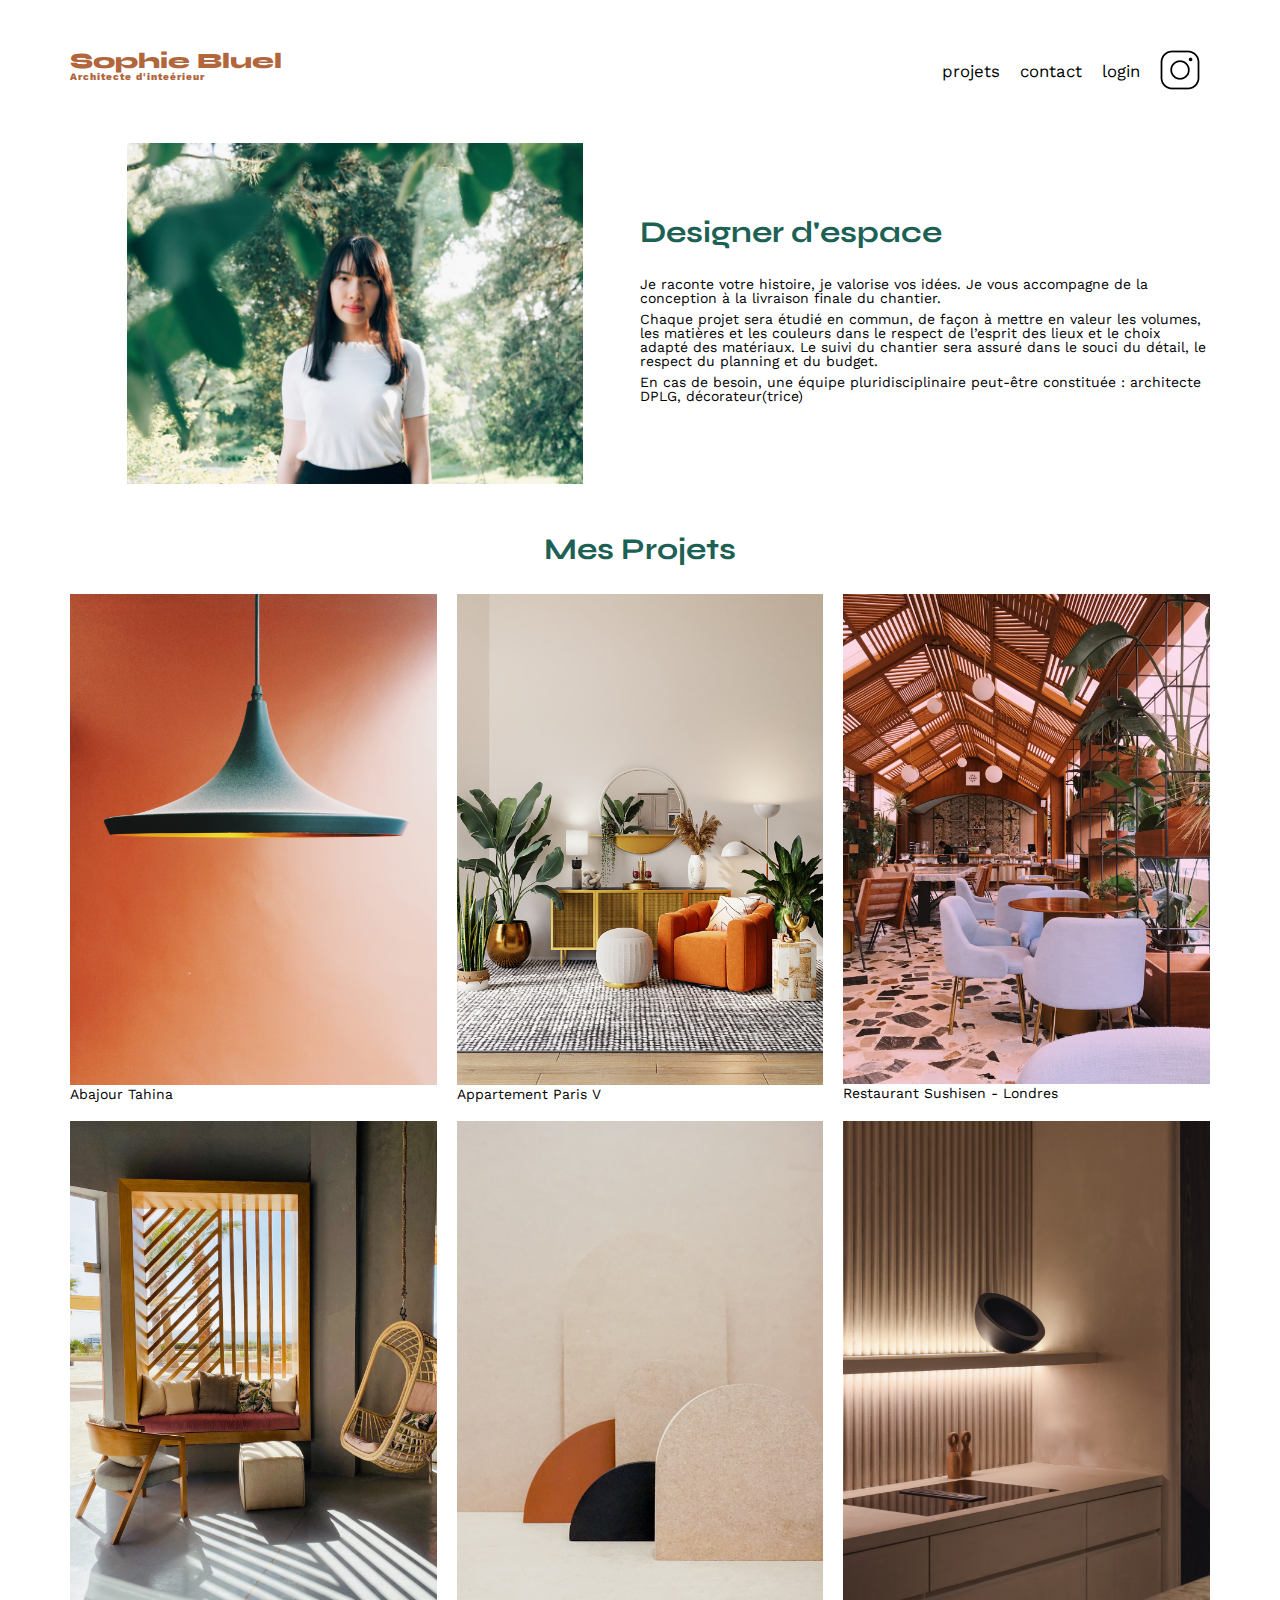
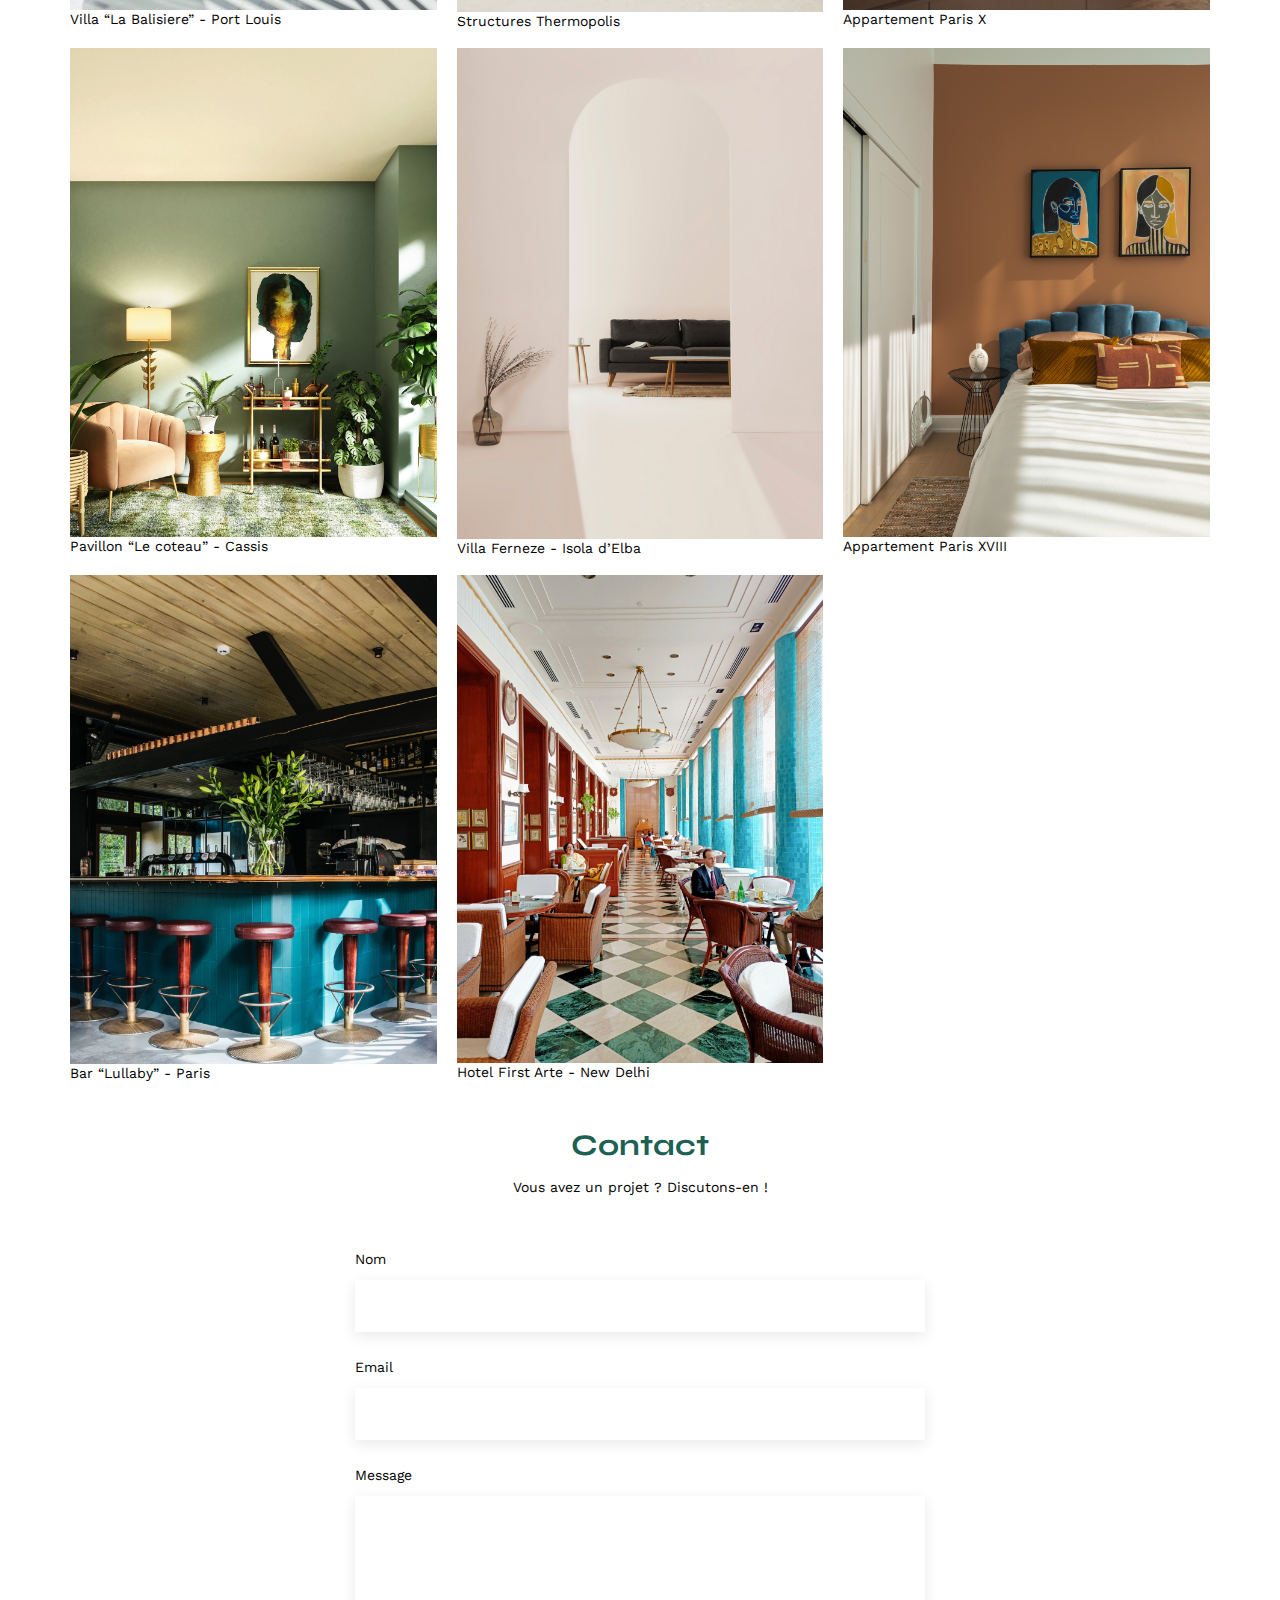
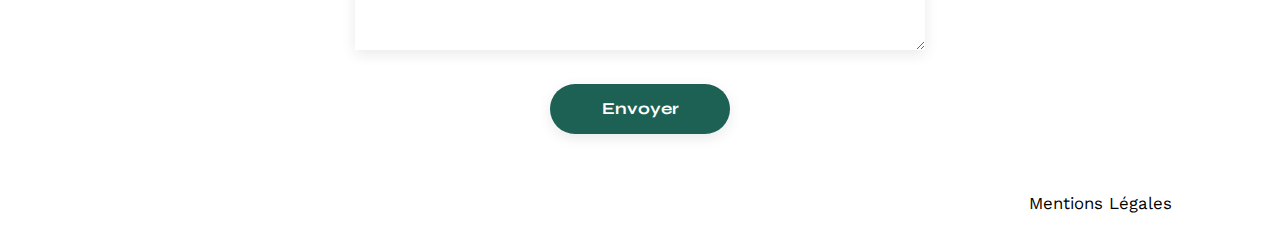
==== index.html @ 29a285dd "Initial commit" ====
<!DOCTYPE html>
<html lang="fr">
<head>
	<meta charset="UTF-8">
	<title>Sophie Bluel - Architecte d'intérieur</title>
	<meta name="viewport" content="width=device-width, initial-scale=1.0">
	<link rel="preconnect" href="https://fonts.googleapis.com">
	<link rel="preconnect" href="https://fonts.gstatic.com" crossorigin>
	<link href="https://fonts.googleapis.com/css2?family=Syne:wght@700;800&family=Work+Sans&display=swap" rel="stylesheet">
	<meta name="description" content="">
	<link rel="stylesheet" href="./assets/style.css">
</head>
<body>
<header>
	<h1>Sophie Bluel <span>Architecte d'inteérieur</span></h1>
	<nav>
		<ul>
			<li>projets</li>
			<li>contact</li>
			<li>login</li>
			<li><img src="./assets/icons/instagram.png" alt="Instagram"></li>
		</ul>
	</nav>
</header>
<main>
	<section id="introduction">
		<figure>
			<img src="./assets/images/sophie-bluel.png" alt="">
		</figure>
		<article>
			<h2>Designer d'espace</h2>
			<p>Je raconte votre histoire, je valorise vos idées. Je vous accompagne de la conception à la livraison finale du chantier.</p>
			<p>Chaque projet sera étudié en commun, de façon à mettre en valeur les volumes, les matières et les couleurs dans le respect de l’esprit des lieux et le choix adapté des matériaux. Le suivi du chantier sera assuré dans le souci du détail, le respect du planning et du budget.</p>
			<p>En cas de besoin, une équipe pluridisciplinaire peut-être constituée : architecte DPLG, décorateur(trice)</p>
		</article>
	</section>
	<section id="portfolio">
		<h2>Mes Projets</h2>
		<div class="gallery">
			<figure>
				<img src="assets/images/abajour-tahina.png" alt="Abajour Tahina">
				<figcaption>Abajour Tahina</figcaption>
			</figure>
			<figure>
				<img src="assets/images/appartement-paris-v.png" alt="Appartement Paris V">
				<figcaption>Appartement Paris V</figcaption>
			</figure>
			<figure>
				<img src="assets/images/restaurant-sushisen-londres.png" alt="Restaurant Sushisen - Londres">
				<figcaption>Restaurant Sushisen - Londres</figcaption>
			</figure>
			<figure>
				<img src="assets/images/la-balisiere.png" alt="Villa “La Balisiere” - Port Louis">
				<figcaption>Villa “La Balisiere” - Port Louis</figcaption>
			</figure>
			<figure>
				<img src="assets/images/structures-thermopolis.png" alt="Structures Thermopolis">
				<figcaption>Structures Thermopolis</figcaption>
			</figure>
			<figure>
				<img src="assets/images/appartement-paris-x.png" alt="Appartement Paris X">
				<figcaption>Appartement Paris X</figcaption>
			</figure>
			<figure>
				<img src="assets/images/le-coteau-cassis.png" alt="Pavillon “Le coteau” - Cassis">
				<figcaption>Pavillon “Le coteau” - Cassis</figcaption>
			</figure>
			<figure>
				<img src="assets/images/villa-ferneze.png" alt="Villa Ferneze - Isola d’Elba">
				<figcaption>Villa Ferneze - Isola d’Elba</figcaption>
			</figure>
			<figure>
				<img src="assets/images/appartement-paris-xviii.png" alt="Appartement Paris XVIII">
				<figcaption>Appartement Paris XVIII</figcaption>
			</figure>
			<figure>
				<img src="assets/images/bar-lullaby-paris.png" alt="Bar “Lullaby” - Paris">
				<figcaption>Bar “Lullaby” - Paris</figcaption>
			</figure>
			<figure>
				<img src="assets/images/hotel-first-arte-new-delhi.png" alt="Hotel First Arte - New Delhi">
				<figcaption>Hotel First Arte - New Delhi</figcaption>
			</figure>
		</div>
	</section>
	<section id="contact">
		<h2>Contact</h2>
		<p>Vous avez un projet ? Discutons-en !</p>
		<form action="#" method="post">
			<label for="name">Nom</label>
			<input type="text" name="name" id="name">
			<label for="email">Email</label>
			<input type="email" name="email" id="email">
			<label for="message">Message</label>
			<textarea name="message" id="message" cols="30" rows="10"></textarea>
			<input type="submit" value="Envoyer">
		</form>
	</section>
</main>

<footer>
	<nav>
		<ul>
			<li>Mentions Légales</li>
		</ul>
	</nav>
</footer>
</body>
</html>
---- assets/style.css ----
/* http://meyerweb.com/eric/tools/css/reset/
   v2.0 | 20110126
   License: none (public domain)
*/

html, body, div, span, applet, object, iframe,
h1, h2, h3, h4, h5, h6, p, blockquote, pre,
a, abbr, acronym, address, big, cite, code,
del, dfn, em, img, ins, kbd, q, s, samp,
small, strike, strong, sub, sup, tt, var,
b, u, i, center,
dl, dt, dd, ol, ul, li,
fieldset, form, label, legend,
table, caption, tbody, tfoot, thead, tr, th, td,
article, aside, canvas, details, embed,
figure, figcaption, footer, header, hgroup,
menu, nav, output, ruby, section, summary,
time, mark, audio, video {
	margin: 0;
	padding: 0;
	border: 0;
	font-size: 100%;
	font: inherit;
	vertical-align: baseline;
}
/* HTML5 display-role reset for older browsers */
article, aside, details, figcaption, figure,
footer, header, hgroup, menu, nav, section {
	display: block;
}
body {
	line-height: 1;
}
ol, ul {
	list-style: none;
}
blockquote, q {
	quotes: none;
}
blockquote:before, blockquote:after,
q:before, q:after {
	content: '';
	content: none;
}
table {
	border-collapse: collapse;
	border-spacing: 0;
}
/** end reset css**/
body {
	max-width: 1140px;
	margin:auto;
	font-family: 'Work Sans' ;
	font-size: 14px;
}
header {
	display: flex;
	justify-content: space-between;
	margin: 50px 0
}
section {
	margin: 50px 0
}

h1{
	display: flex;
	flex-direction: column;
	font-family: 'Syne';
	font-size: 22px;
	font-weight: 800;
	color: #B1663C
}

h1 > span {
	font-family: 'Work Sans';
	font-size:10px;
	letter-spacing: 0.1em;
;
}

h2{
	font-family: 'Syne';
	font-weight: 700;
	font-size: 30px;
	color: #1D6154
}
nav ul {
	display: flex;
	align-items: center;
	list-style-type: none;

}
nav li {
	padding: 0 10px;
	font-size: 1.2em;
}

li:hover {
	color: #B1663C;
}
#introduction {
	display: flex;
	align-items: center;
}
#introduction figure {
	flex: 1
}
#introduction img {
	display: block;
	margin: auto;
	width: 80%;
}

#introduction article {
	flex: 1
}
#introduction h2 {
	margin-bottom: 1em;
}

#introduction p {
	margin-bottom: 0.5em;
}
#portfolio h2 {
	text-align: center;
	margin-bottom: 1em;
}
.gallery {
	width: 100%;
	display: grid;
	grid-template-columns: 1fr 1fr 1fr;
	grid-column-gap: 20px;
	grid-row-gap: 20px;
}

.gallery img {
	width: 100%;

}
#contact {
	width: 50%;
margin: auto;
}
#contact > * {
	text-align: center;

}
#contact h2{
	margin-bottom: 20px;
}
#contact form {
	text-align: left;
	margin-top:30px;
	display: flex;
	flex-direction: column;
}

#contact input {
	height: 50px;
	font-size: 1.2em;
	border: none;
	box-shadow: 0px 4px 14px rgba(0, 0, 0, 0.09);
}
#contact label {
	margin: 2em 0 1em 0;
}
#contact textarea {
	border: none;
	box-shadow: 0px 4px 14px rgba(0, 0, 0, 0.09);
}

input[type="submit"]{
	font-family: 'Syne';
	font-weight: 700;
	color: white;
	background-color: #1D6154;
	margin : 2em auto ;
	width: 180px;
	text-align: center;
	border-radius: 60px ;
}

footer nav ul {
	display: flex;
	justify-content: flex-end;
	margin: 2em
}
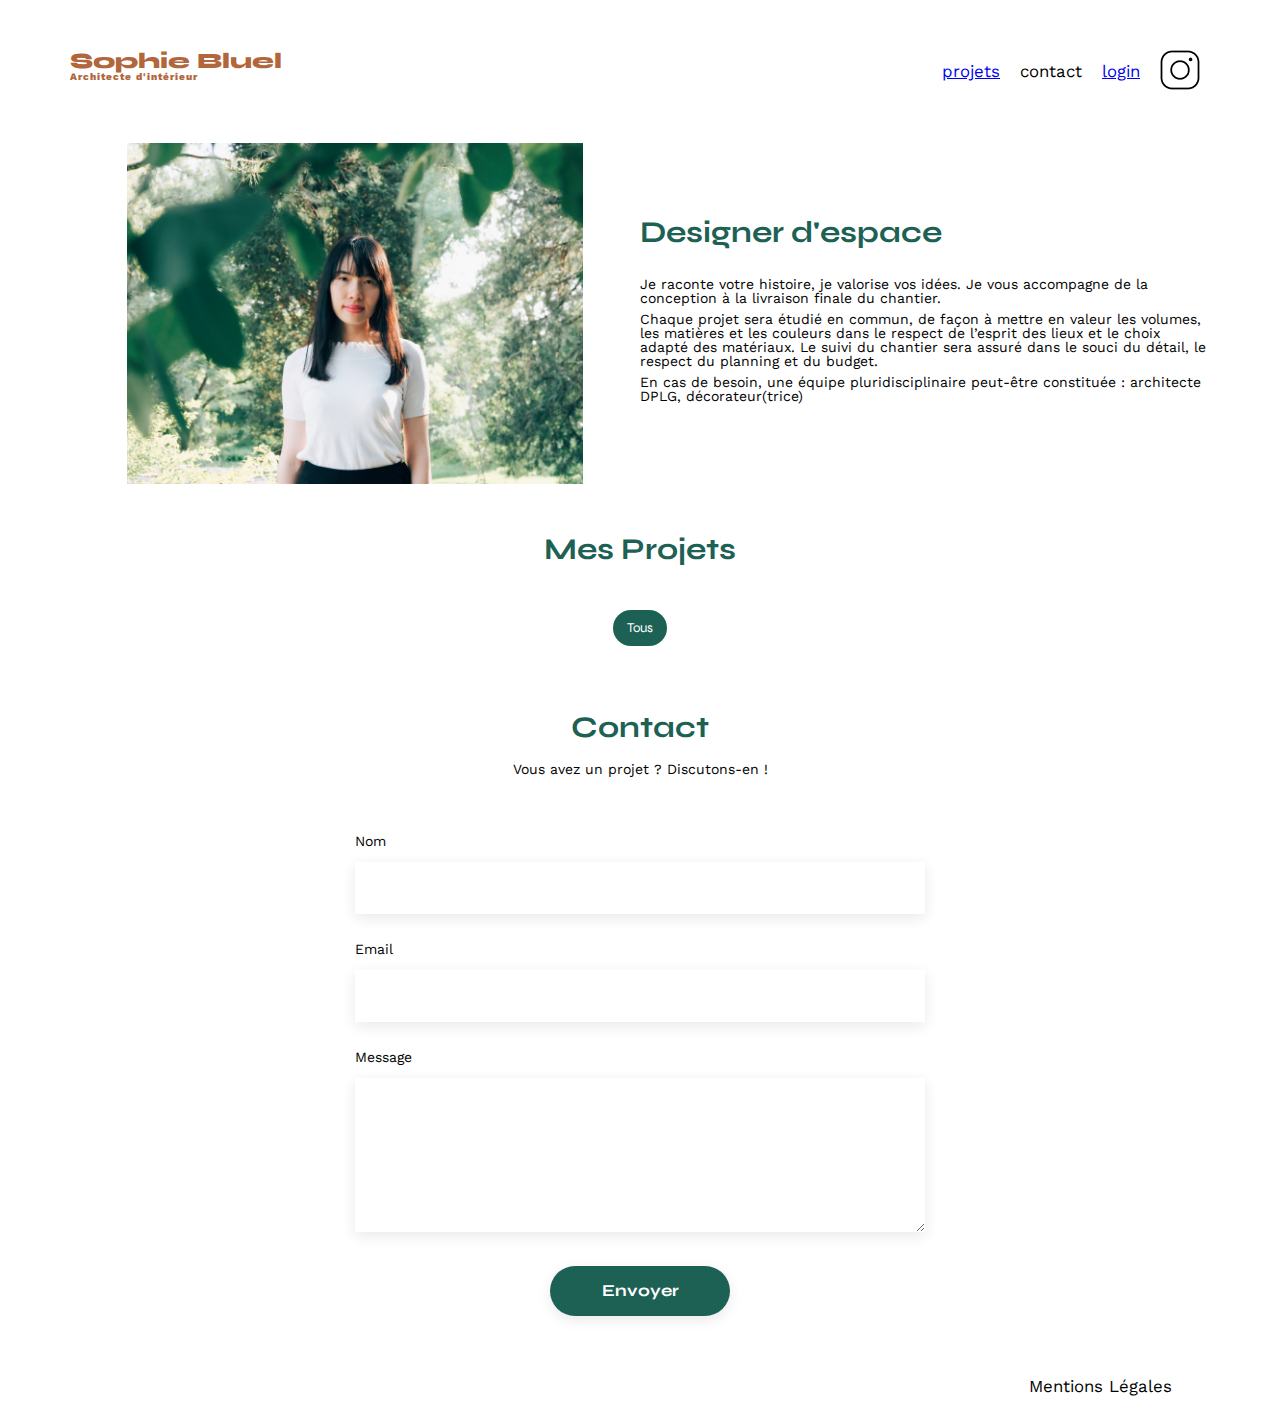
==== commit 7da5a2c4: "Step 2.1: design Integration" ====
--- a/index.html
+++ b/index.html
@@ -1,109 +1,78 @@
 <!DOCTYPE html>
 <html lang="fr">
+
 <head>
-	<meta charset="UTF-8">
-	<title>Sophie Bluel - Architecte d'intérieur</title>
-	<meta name="viewport" content="width=device-width, initial-scale=1.0">
-	<link rel="preconnect" href="https://fonts.googleapis.com">
-	<link rel="preconnect" href="https://fonts.gstatic.com" crossorigin>
-	<link href="https://fonts.googleapis.com/css2?family=Syne:wght@700;800&family=Work+Sans&display=swap" rel="stylesheet">
-	<meta name="description" content="">
-	<link rel="stylesheet" href="./assets/style.css">
+    <meta charset="UTF-8">
+    <title>Sophie Bluel - Architecte d'intérieur</title>
+    <meta name="viewport" content="width=device-width, initial-scale=1.0">
+    <link rel="preconnect" href="https://fonts.googleapis.com">
+    <link rel="preconnect" href="https://fonts.gstatic.com" crossorigin>
+    <link href="https://fonts.googleapis.com/css2?family=Syne:wght@700;800&family=Work+Sans:wght@500&display=swap"
+        rel="stylesheet">
+    <meta name="description" content="">
+    <link rel="stylesheet" href="./assets/style.css">
+    <script src="./assets/app.js" type="module"></script>
 </head>
+
 <body>
-<header>
-	<h1>Sophie Bluel <span>Architecte d'inteérieur</span></h1>
-	<nav>
-		<ul>
-			<li>projets</li>
-			<li>contact</li>
-			<li>login</li>
-			<li><img src="./assets/icons/instagram.png" alt="Instagram"></li>
-		</ul>
-	</nav>
-</header>
-<main>
-	<section id="introduction">
-		<figure>
-			<img src="./assets/images/sophie-bluel.png" alt="">
-		</figure>
-		<article>
-			<h2>Designer d'espace</h2>
-			<p>Je raconte votre histoire, je valorise vos idées. Je vous accompagne de la conception à la livraison finale du chantier.</p>
-			<p>Chaque projet sera étudié en commun, de façon à mettre en valeur les volumes, les matières et les couleurs dans le respect de l’esprit des lieux et le choix adapté des matériaux. Le suivi du chantier sera assuré dans le souci du détail, le respect du planning et du budget.</p>
-			<p>En cas de besoin, une équipe pluridisciplinaire peut-être constituée : architecte DPLG, décorateur(trice)</p>
-		</article>
-	</section>
-	<section id="portfolio">
-		<h2>Mes Projets</h2>
-		<div class="gallery">
-			<figure>
-				<img src="assets/images/abajour-tahina.png" alt="Abajour Tahina">
-				<figcaption>Abajour Tahina</figcaption>
-			</figure>
-			<figure>
-				<img src="assets/images/appartement-paris-v.png" alt="Appartement Paris V">
-				<figcaption>Appartement Paris V</figcaption>
-			</figure>
-			<figure>
-				<img src="assets/images/restaurant-sushisen-londres.png" alt="Restaurant Sushisen - Londres">
-				<figcaption>Restaurant Sushisen - Londres</figcaption>
-			</figure>
-			<figure>
-				<img src="assets/images/la-balisiere.png" alt="Villa “La Balisiere” - Port Louis">
-				<figcaption>Villa “La Balisiere” - Port Louis</figcaption>
-			</figure>
-			<figure>
-				<img src="assets/images/structures-thermopolis.png" alt="Structures Thermopolis">
-				<figcaption>Structures Thermopolis</figcaption>
-			</figure>
-			<figure>
-				<img src="assets/images/appartement-paris-x.png" alt="Appartement Paris X">
-				<figcaption>Appartement Paris X</figcaption>
-			</figure>
-			<figure>
-				<img src="assets/images/le-coteau-cassis.png" alt="Pavillon “Le coteau” - Cassis">
-				<figcaption>Pavillon “Le coteau” - Cassis</figcaption>
-			</figure>
-			<figure>
-				<img src="assets/images/villa-ferneze.png" alt="Villa Ferneze - Isola d’Elba">
-				<figcaption>Villa Ferneze - Isola d’Elba</figcaption>
-			</figure>
-			<figure>
-				<img src="assets/images/appartement-paris-xviii.png" alt="Appartement Paris XVIII">
-				<figcaption>Appartement Paris XVIII</figcaption>
-			</figure>
-			<figure>
-				<img src="assets/images/bar-lullaby-paris.png" alt="Bar “Lullaby” - Paris">
-				<figcaption>Bar “Lullaby” - Paris</figcaption>
-			</figure>
-			<figure>
-				<img src="assets/images/hotel-first-arte-new-delhi.png" alt="Hotel First Arte - New Delhi">
-				<figcaption>Hotel First Arte - New Delhi</figcaption>
-			</figure>
-		</div>
-	</section>
-	<section id="contact">
-		<h2>Contact</h2>
-		<p>Vous avez un projet ? Discutons-en !</p>
-		<form action="#" method="post">
-			<label for="name">Nom</label>
-			<input type="text" name="name" id="name">
-			<label for="email">Email</label>
-			<input type="email" name="email" id="email">
-			<label for="message">Message</label>
-			<textarea name="message" id="message" cols="30" rows="10"></textarea>
-			<input type="submit" value="Envoyer">
-		</form>
-	</section>
-</main>
+    <header>
+        <h1>Sophie Bluel <span>Architecte d'intérieur</span></h1>
+        <nav>
+            <ul>
+                <li><a href="index.html">projets</a></li>
+                <li>contact</li>
+                <li><a href="login.html">login</a></li>
+                <li><img src="./assets/icons/instagram.png" alt="Instagram"></li>
+            </ul>
+        </nav>
+    </header>
+    <main>
+        <section id="introduction">
+            <figure>
+                <img src="./assets/images/sophie-bluel.png" alt="">
+            </figure>
+            <article>
+                <h2>Designer d'espace</h2>
+                <p>Je raconte votre histoire, je valorise vos idées. Je vous accompagne de la conception à la livraison
+                    finale du chantier.</p>
+                <p>Chaque projet sera étudié en commun, de façon à mettre en valeur les volumes, les matières et les
+                    couleurs dans le respect de l’esprit des lieux et le choix adapté des matériaux. Le suivi du
+                    chantier sera assuré dans le souci du détail, le respect du planning et du budget.</p>
+                <p>En cas de besoin, une équipe pluridisciplinaire peut-être constituée : architecte DPLG,
+                    décorateur(trice)</p>
+            </article>
+        </section>
+        <section id="portfolio">
+            <h2>Mes Projets</h2>
+            <ul class="filters-container">
+                <li>
+                    <button data-id="0" class="filter-btn active">Tous</button>
+                </li>
+            </ul>
+            <div class="gallery"></div>
+        </section>
+        <section id="contact">
+            <h2>Contact</h2>
+            <p>Vous avez un projet ? Discutons-en !</p>
+            <form action="#" method="post">
+                <label for="name">Nom</label>
+                <input type="text" name="name" id="name">
+                <label for="email">Email</label>
+                <input type="email" name="email" id="email">
+                <label for="message">Message</label>
+                <textarea name="message" id="message" cols="30" rows="10"></textarea>
+                <input type="submit" value="Envoyer">
+            </form>
+        </section>
+    </main>
 
-<footer>
-	<nav>
-		<ul>
-			<li>Mentions Légales</li>
-		</ul>
-	</nav>
-</footer>
+    <footer>
+        <nav>
+            <ul>
+                <li>Mentions Légales</li>
+            </ul>
+        </nav>
+    </footer>
 </body>
-</html>
+
+</html>--- a/assets/style.css
+++ b/assets/style.css
@@ -47,6 +47,11 @@
 	border-spacing: 0;
 }
 /** end reset css**/
+
+:root {
+	--tonic: #1D6154;
+}
+
 body {
 	max-width: 1140px;
 	margin:auto;
@@ -59,7 +64,7 @@
 	margin: 50px 0
 }
 section {
-	margin: 50px 0
+	margin: 50px 0;
 }
 
 h1{
@@ -125,6 +130,45 @@
 	text-align: center;
 	margin-bottom: 1em;
 }
+
+ul.filters-container {
+	display: flex;
+	flex-wrap: wrap;
+	padding: 16px;
+	width: auto;
+	column-gap: 16px;
+	justify-content: center;
+}
+ul.filters-container li {
+	display: flex;
+	overflow: hidden;
+}
+ul.filters-container li button {
+	display: flex;
+	border: none;
+	background-color: transparent;
+	color: #1D6154;
+	padding: 8px 12px;
+	background-color: #fff;
+	cursor: pointer;
+	border-radius: 9999px;
+	user-select: none;
+	font-family: 'Syne', sans-serif;
+	border: solid 2px #1D6154;
+	transition: color .15s ease, background-color .15s ease;
+}
+ul.filters-container li button.active {
+	cursor: default;
+	background-color: #1D6154;
+	color: #fff;
+	pointer-events: none;
+}
+ul.filters-container li:hover button {
+	background-color: #1D6154;
+	transition: color .15s ease, background-color .15s ease;
+	color: #fff;
+}
+
 .gallery {
 	width: 100%;
 	display: grid;
@@ -167,6 +211,59 @@
 #contact textarea {
 	border: none;
 	box-shadow: 0px 4px 14px rgba(0, 0, 0, 0.09);
+}
+
+#authentication {
+	display: flex;
+	align-items: center;
+	justify-content: center;
+	padding: 5em 0;
+}
+#authentication form {
+	display: flex;
+	flex-direction: column;
+	align-items: center;
+	max-width: 33%;
+	width: 100%;
+	row-gap: 2.5em;
+}
+#authentication form h2 {
+	font-size: 2.142857142857143em;
+}
+#authentication form .form-group {
+	display: flex;
+	flex-direction: column;
+	row-gap: .5em;
+	width: 100%;
+}
+#authentication form .form-group label {
+	font-family: 'Work Sans';
+	font-weight: 500;
+}
+#authentication form .form-group input {
+	display: flex;
+	padding: 16px 8px;
+	box-shadow: 0px 4px 14px rgba(0, 0, 0, 0.09);
+	border: none;
+}
+#authentication form button {
+	display: flex;
+	border-radius: 9999px;
+	justify-content: center;
+	width: 50%;
+	background-color: var(--tonic);
+	border: none;
+	padding: 8px 0;
+	cursor: pointer;
+	font-size: 1em;
+	font-family: 'Syne', sans-serif;
+	font-weight: 400;
+	color: white;
+}
+#authentication form a {
+	color: black;
+	font-weight: 500;
+	font-size: 13px;
 }
 
 input[type="submit"]{
